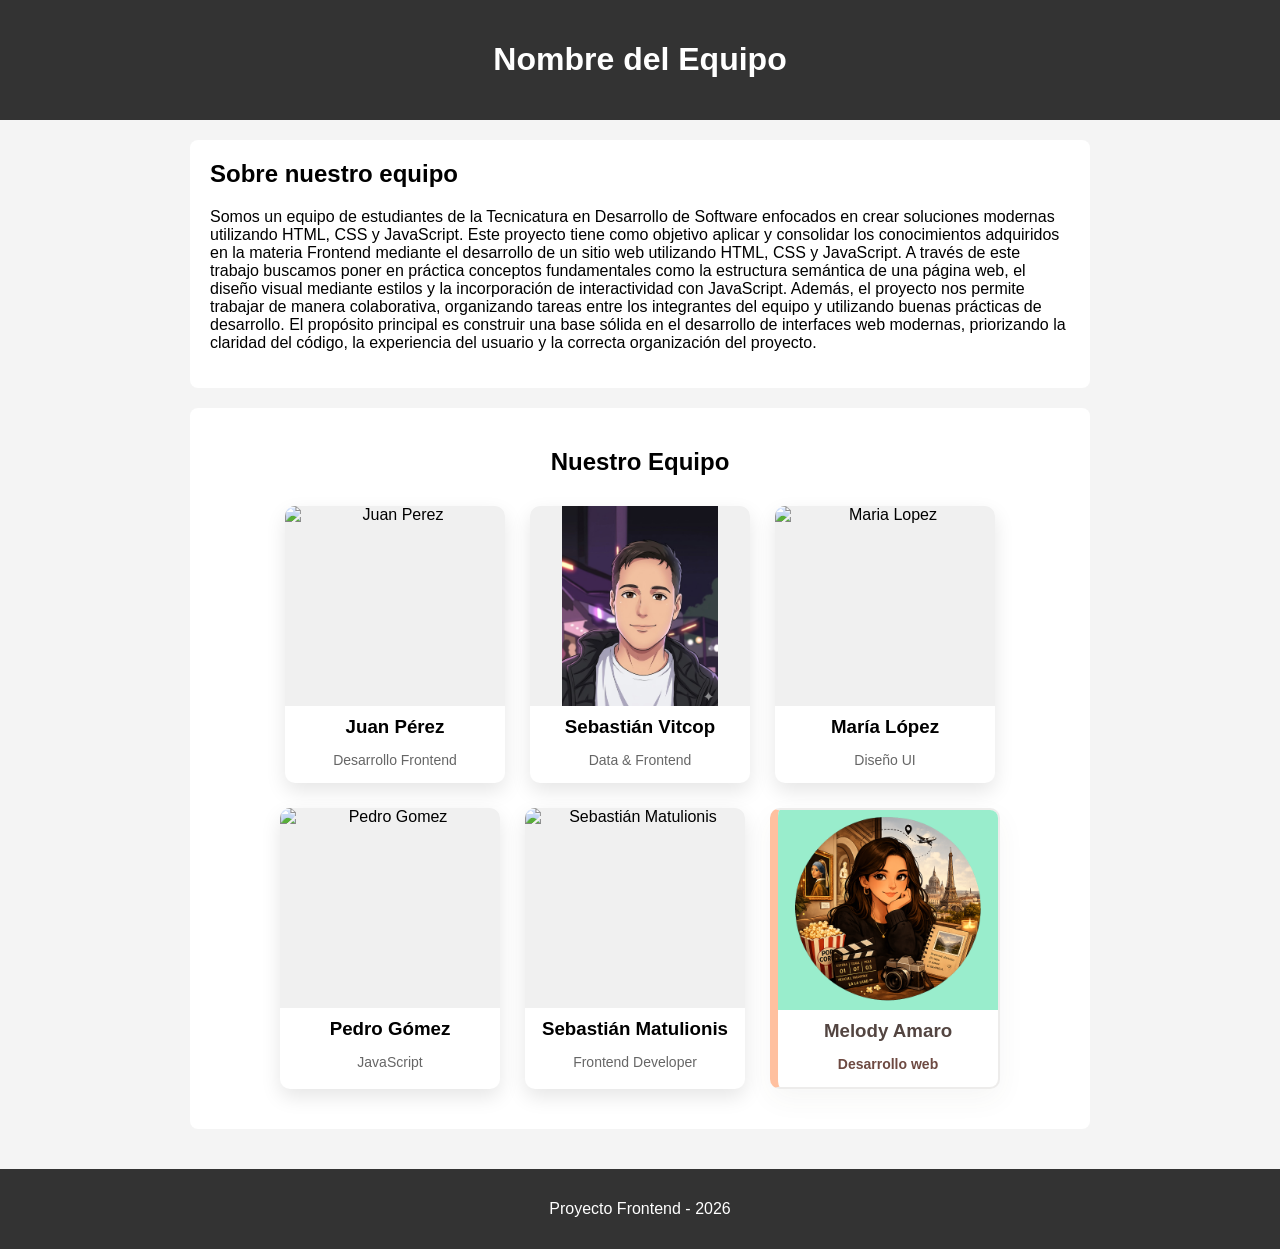
==== index.html @ a4a37124 "Agrego tarjeta de presentación de Sebastián Vitcop" ====
<!DOCTYPE html>
<html lang="es">

<head>
    <meta charset="UTF-8">
    <meta name="viewport" content="width=device-width, initial-scale=1.0">
    <title>Proyecto Frontend - Equipo</title>

    <link rel="stylesheet" href="css/styles.css">
</head>

<body>

    <header>
        <h1>Nombre del Equipo</h1>
    </header>

    <main>

        <section class="presentacion">
            <h2>Sobre nuestro equipo</h2>
            <p>
                Somos un equipo de estudiantes de la Tecnicatura en Desarrollo de Software enfocados en
                crear soluciones modernas utilizando HTML, CSS y JavaScript.
                Este proyecto tiene como objetivo aplicar y consolidar los conocimientos adquiridos en la materia
                Frontend mediante el desarrollo de un sitio web utilizando HTML, CSS y JavaScript. A través de este
                trabajo buscamos poner en práctica conceptos fundamentales como la estructura semántica de una página
                web, el diseño visual mediante estilos y la incorporación de interactividad con JavaScript.

                Además, el proyecto nos permite trabajar de manera colaborativa, organizando tareas entre los
                integrantes del equipo y utilizando buenas prácticas de desarrollo. El propósito principal es construir
                una base sólida en el desarrollo de interfaces web modernas, priorizando la claridad del código, la
                experiencia del usuario y la correcta organización del proyecto.
            </p>
        </section>

        <section class="equipo">

    <h2>Nuestro Equipo</h2>

    <div class="team-container">

        <a href="integrantes/juan.html" class="team-card">
            <img src="img/juan.jpg" alt="Juan Perez">
            <h3>Juan Pérez</h3>
            <p>Desarrollo Frontend</p>
        </a>

        <a href="integrantes/sebastianv.html" class="team-card">
            <img src="img/fotoSebasV.jpg" alt="Sebastián Vitcop">
            <h3>Sebastián Vitcop</h3>
            <p>Data & Frontend</p>
        </a>

        <a href="integrantes/maria.html" class="team-card">
            <img src="img/maria.jpg" alt="Maria Lopez">
            <h3>María López</h3>
            <p>Diseño UI</p>
        </a>

        <a href="integrantes/pedro.html" class="team-card">
            <img src="img/pedro.jpg" alt="Pedro Gomez">
            <h3>Pedro Gómez</h3>
            <p>JavaScript</p>
        </a>

        <a href="integrantes/sebastian.html" class="team-card">
            <img src="img/sebastian.jpg" alt="Sebastián Matulionis">
            <h3>Sebastián Matulionis</h3>
            <p>Frontend Developer</p>
        </a>

        <a href="integrantes/melody.html" class="team-card team-card--melody">
            <img src="img/melody-avatar.png" alt="Melody Amaro">
            <h3>Melody Amaro</h3>
            <p>Desarrollo web</p>
        </a>

    </div>

</section>

    </main>

    <footer>
        <p>Proyecto Frontend - 2026</p>
    </footer>

    <script src="js/script.js"></script>

</body>

</html>
---- css/styles.css ----
body {
    font-family: Arial, sans-serif;
    margin: 0;
    background-color: #f4f4f4;
}

header {
    background-color: #333;
    color: white;
    padding: 20px;
    text-align: center;
}

main {
    max-width: 900px;
    margin: auto;
    padding: 20px;
}

section {
    background: white;
    padding: 20px;
    margin-bottom: 20px;
    border-radius: 8px;
}

h2 {
    margin-top: 0;
}

ul {
    padding-left: 20px;
}

.card-container{
    min-height:100vh;
    display:flex;
    justify-content:center;
    align-items:center;
    background:#f4f4f4;
    padding:40px 20px;
}

.profile-card{
    background:white;
    padding:30px;
    max-width:350px;
    margin:auto;
    text-align:center;
    border-radius:12px;
    box-shadow:0 10px 25px rgba(0,0,0,0.15);
    transition:transform 0.3s;
}

.profile-card:hover{
    transform:translateY(-5px);
}

.profile-img{
    width:120px;
    height:120px;
    border-radius:50%;
    object-fit:cover;
    margin-bottom:15px;
}

.descripcion{
    color:#555;
    font-size:14px;
}

.info ul{
    list-style:none;
    padding:0;
}

.info li{
    background:#eee;
    margin:5px;
    padding:5px;
    border-radius:5px;
}

.boton{
    display:inline-block;
    margin-top:15px;
    padding:10px 15px;
    background:#333;
    color:white;
    text-decoration:none;
    border-radius:6px;
}

.equipo{
    text-align:center;
    padding:40px 20px;
}

.team-container{
    display:flex;
    justify-content:center;
    gap:25px;
    flex-wrap:wrap;
    margin-top:30px;
}

.team-card{
    width:220px;
    background:white;
    border-radius:10px;
    overflow:hidden;
    text-decoration:none;
    color:black;
    box-shadow:0 8px 20px rgba(0,0,0,0.1);
    transition:transform 0.3s, box-shadow 0.3s;
}

.team-card:hover{
    transform:translateY(-8px);
    box-shadow:0 15px 30px rgba(0,0,0,0.2);
}

.team-card img{
    width:100%;
    height:200px;
    /* contain: se ve el avatar entero; cover recortaba arriba/abajo */
    object-fit:contain;
    object-position:center;
    background:#f0f0f0;
    display:block;
}

.team-card h3{
    margin:10px 0 5px;
}

.team-card p{
    font-size:14px;
    color:#666;
    margin-bottom:15px;
}

/* Melody Amaro — Jordy Blue / Aquamarine / Rosy Brown */
.team-card--melody {
    background: #ffffff;
    color: #534541;
    box-shadow: 0 10px 28px rgba(83, 69, 65, 0.05);
    border: 2px solid rgba(83, 69, 65, 0.1);
    border-left: 8px solid #ffc09f;
}
.team-card--melody:hover {
    box-shadow: 0 16px 36px rgba(83, 69, 65, 0.08);
    border-color: rgba(255, 192, 159, 0.65);
}
.team-card--melody h3 {
    color: #534541;
    font-weight: 700;
}
.team-card--melody img {
    background: #99edcc;
}
.team-card--melody p {
    color: #6e4a42;
    font-weight: 600;
}

footer {
    text-align: center;
    padding: 15px;
    background-color: #333;
    color: white;
}
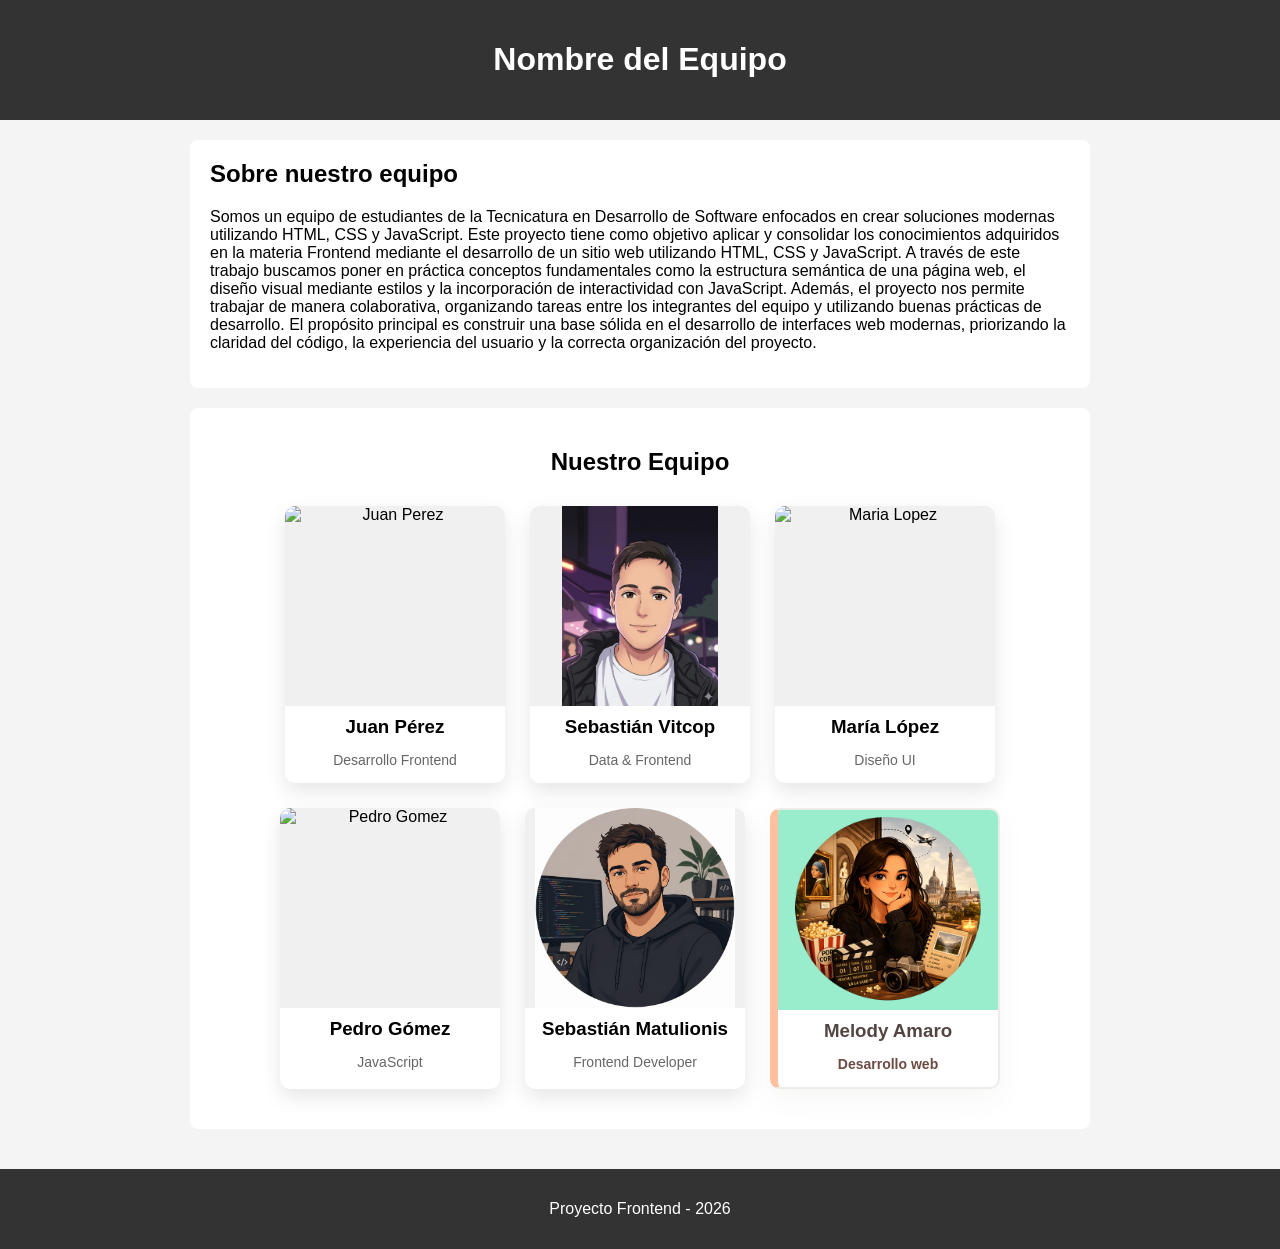
==== commit 2a5b2a22: "modifico tarjeta sebastian" ====
--- a/index.html
+++ b/index.html
@@ -65,7 +65,7 @@
         </a>
 
         <a href="integrantes/sebastian.html" class="team-card">
-            <img src="img/sebastian.jpg" alt="Sebastián Matulionis">
+            <img src="img/avatar_sebastian.png" alt="Sebastián Matulionis">
             <h3>Sebastián Matulionis</h3>
             <p>Frontend Developer</p>
         </a>
@@ -90,4 +90,4 @@
 
 </body>
 
-</html>+</html>
--- a/css/styles.css
+++ b/css/styles.css
@@ -169,4 +169,4 @@
     padding: 15px;
     background-color: #333;
     color: white;
-}+}
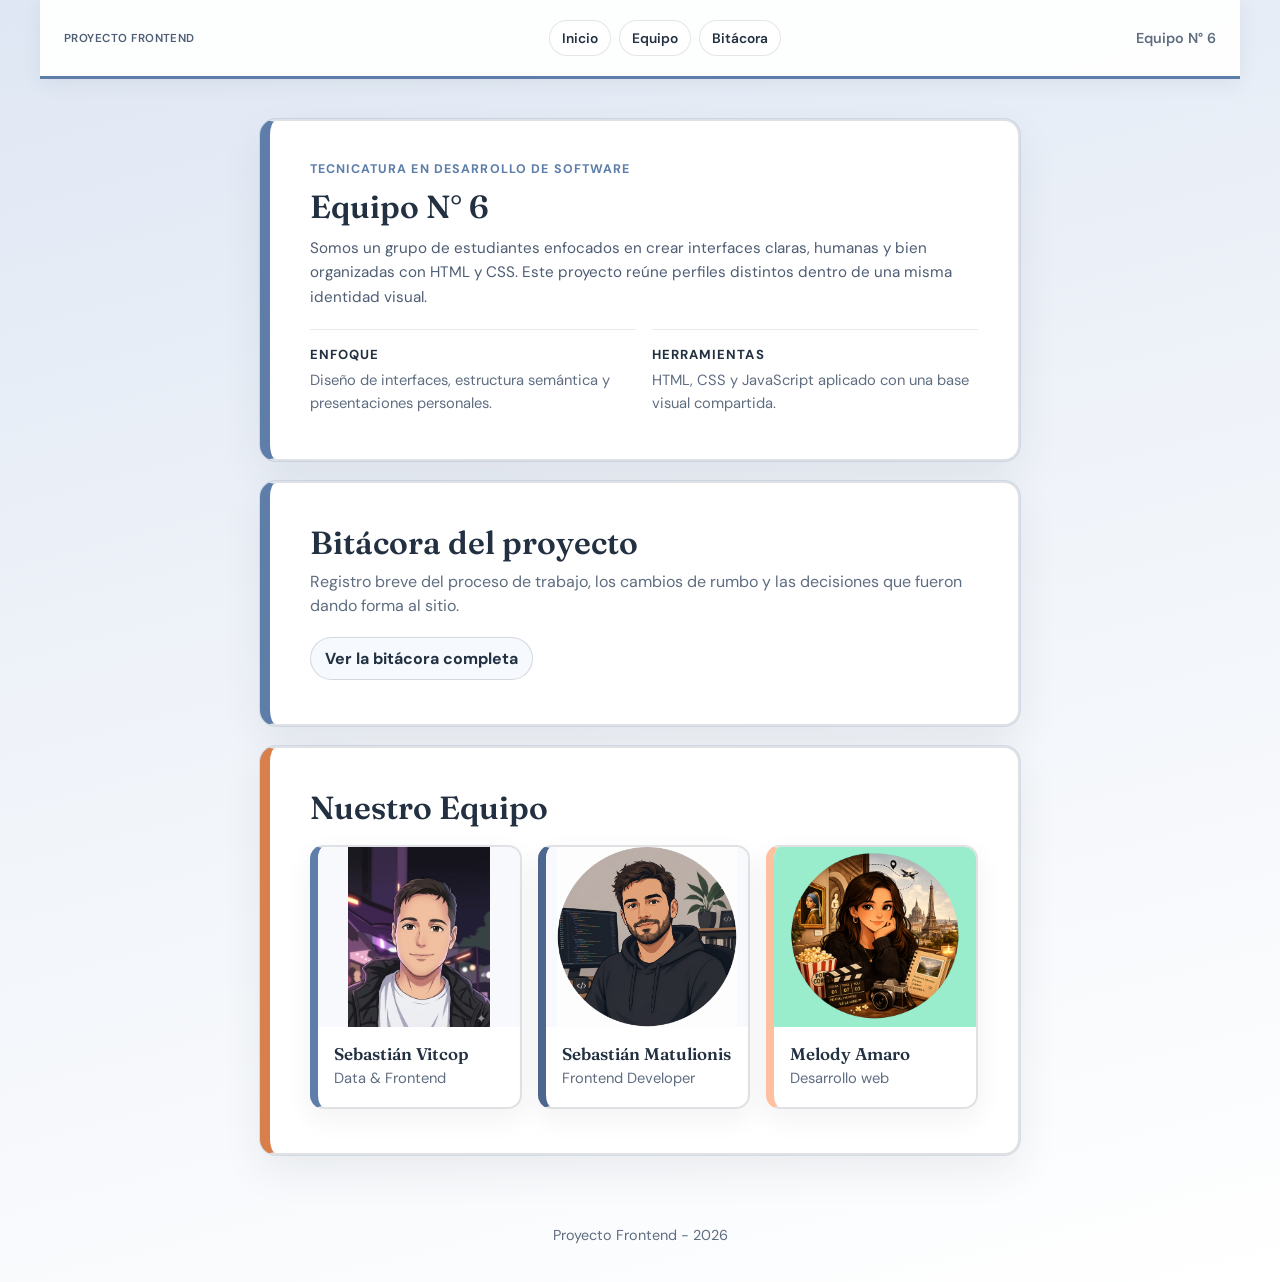
==== commit 6c79ef6d: "cambio estilos portada y agrego bitacora" ====
--- a/index.html
+++ b/index.html
@@ -5,89 +5,95 @@
     <meta charset="UTF-8">
     <meta name="viewport" content="width=device-width, initial-scale=1.0">
     <title>Proyecto Frontend - Equipo</title>
-
     <link rel="stylesheet" href="css/styles.css">
 </head>
 
-<body>
+<body class="home-page">
+    <a class="home-skip" href="#contenido-principal">Ir al contenido</a>
 
-    <header>
-        <h1>Nombre del Equipo</h1>
+    <header class="home-nav" role="banner">
+        <span class="home-nav-label">Proyecto Frontend</span>
+        <nav class="home-nav-links" aria-label="Menú principal">
+            <a href="#contenido-principal">Inicio</a>
+            <a href="#equipo-titulo">Equipo</a>
+            <a href="bitacora.html">Bitácora</a>
+        </nav>
+        <span class="home-nav-meta">Equipo N° 6</span>
     </header>
 
-    <main>
+    <main class="home-wrap" id="contenido-principal">
+        <article class="home-card home-card--intro" aria-labelledby="titulo-principal">
+            <div class="home-head">
+                <div class="home-title-block">
+                    <p class="home-kicker">Tecnicatura en Desarrollo de Software</p>
+                    <h1 id="titulo-principal">Equipo N° 6</h1>
+                    <p class="home-tagline">
+                        Somos un grupo de estudiantes enfocados en crear interfaces claras, humanas y bien organizadas
+                        con HTML y CSS. Este proyecto reúne perfiles distintos dentro de una misma identidad visual.
+                    </p>
+                </div>
+            </div>
 
-        <section class="presentacion">
-            <h2>Sobre nuestro equipo</h2>
-            <p>
-                Somos un equipo de estudiantes de la Tecnicatura en Desarrollo de Software enfocados en
-                crear soluciones modernas utilizando HTML, CSS y JavaScript.
-                Este proyecto tiene como objetivo aplicar y consolidar los conocimientos adquiridos en la materia
-                Frontend mediante el desarrollo de un sitio web utilizando HTML, CSS y JavaScript. A través de este
-                trabajo buscamos poner en práctica conceptos fundamentales como la estructura semántica de una página
-                web, el diseño visual mediante estilos y la incorporación de interactividad con JavaScript.
+            <div class="home-meta-grid" aria-label="Resumen del proyecto">
+                <div class="home-meta-block">
+                    <h2>Enfoque</h2>
+                    <p>Diseño de interfaces, estructura semántica y presentaciones personales.</p>
+                </div>
+                <div class="home-meta-block">
+                    <h2>Herramientas</h2>
+                    <p>HTML, CSS y JavaScript aplicado con una base visual compartida.</p>
+                </div>
+            </div>
+        </article>
 
-                Además, el proyecto nos permite trabajar de manera colaborativa, organizando tareas entre los
-                integrantes del equipo y utilizando buenas prácticas de desarrollo. El propósito principal es construir
-                una base sólida en el desarrollo de interfaces web modernas, priorizando la claridad del código, la
-                experiencia del usuario y la correcta organización del proyecto.
+        <section class="home-card home-card--bitacora" aria-labelledby="bitacora-titulo">
+            <div class="home-section-head">
+                <h2 id="bitacora-titulo">Bitácora del proyecto</h2>
+                <p>Registro breve del proceso de trabajo, los cambios de rumbo y las decisiones que fueron dando forma al sitio.</p>
+            </div>
+
+            <p class="home-bitacora-link">
+                <a href="bitacora.html">Ver la bitácora completa</a>
             </p>
         </section>
 
-        <section class="equipo">
+        <section class="home-card home-card--team" aria-labelledby="equipo-titulo">
+            <div class="home-section-head">
+                <h2 id="equipo-titulo">Nuestro Equipo</h2>
+      
+            </div>
 
-    <h2>Nuestro Equipo</h2>
+            <div class="team-grid">
+                <a href="integrantes/sebastianv.html" class="team-card team-card--sage">
+                    <img src="img/fotoSebasV.jpg" alt="Sebastián Vitcop">
+                    <div class="team-card-body">
+                        <h3>Sebastián Vitcop</h3>
+                        <p>Data &amp; Frontend</p>
+                    </div>
+                </a>
 
-    <div class="team-container">
+                <a href="integrantes/sebastian.html" class="team-card team-card--olive">
+                    <img src="img/avatar_sebastian.png" alt="Sebastián Matulionis">
+                    <div class="team-card-body">
+                        <h3>Sebastián Matulionis</h3>
+                        <p>Frontend Developer</p>
+                    </div>
+                </a>
 
-        <a href="integrantes/juan.html" class="team-card">
-            <img src="img/juan.jpg" alt="Juan Perez">
-            <h3>Juan Pérez</h3>
-            <p>Desarrollo Frontend</p>
-        </a>
-
-        <a href="integrantes/sebastianv.html" class="team-card">
-            <img src="img/fotoSebasV.jpg" alt="Sebastián Vitcop">
-            <h3>Sebastián Vitcop</h3>
-            <p>Data & Frontend</p>
-        </a>
-
-        <a href="integrantes/maria.html" class="team-card">
-            <img src="img/maria.jpg" alt="Maria Lopez">
-            <h3>María López</h3>
-            <p>Diseño UI</p>
-        </a>
-
-        <a href="integrantes/pedro.html" class="team-card">
-            <img src="img/pedro.jpg" alt="Pedro Gomez">
-            <h3>Pedro Gómez</h3>
-            <p>JavaScript</p>
-        </a>
-
-        <a href="integrantes/sebastian.html" class="team-card">
-            <img src="img/avatar_sebastian.png" alt="Sebastián Matulionis">
-            <h3>Sebastián Matulionis</h3>
-            <p>Frontend Developer</p>
-        </a>
-
-        <a href="integrantes/melody.html" class="team-card team-card--melody">
-            <img src="img/melody-avatar.png" alt="Melody Amaro">
-            <h3>Melody Amaro</h3>
-            <p>Desarrollo web</p>
-        </a>
-
-    </div>
-
-</section>
-
+                <a href="integrantes/melody.html" class="team-card team-card--melody">
+                    <img src="img/melody-avatar.png" alt="Melody Amaro">
+                    <div class="team-card-body">
+                        <h3>Melody Amaro</h3>
+                        <p>Desarrollo web</p>
+                    </div>
+                </a>
+            </div>
+        </section>
     </main>
 
-    <footer>
+    <footer class="home-footer">
         <p>Proyecto Frontend - 2026</p>
     </footer>
-
-    <script src="js/script.js"></script>
-
 </body>
 
 </html>
--- a/css/styles.css
+++ b/css/styles.css
@@ -1,172 +1,492 @@
-body {
-    font-family: Arial, sans-serif;
-    margin: 0;
-    background-color: #f4f4f4;
-}
-
-header {
-    background-color: #333;
-    color: white;
-    padding: 20px;
-    text-align: center;
-}
-
-main {
-    max-width: 900px;
-    margin: auto;
-    padding: 20px;
-}
-
-section {
-    background: white;
-    padding: 20px;
+@import url("https://fonts.googleapis.com/css2?family=DM+Sans:ital,opsz,wght@0,9..40,400;0,9..40,600;0,9..40,700;1,9..40,400&family=Fraunces:opsz,wght@9..144,600&display=swap");
+
+:root {
+    --home-ink: #223041;
+    --home-deep: #4e5d73;
+    --home-muted: #5f6d80;
+    --home-surface: #ffffff;
+    --home-surface-tint: #f6f9fd;
+    --home-border: rgba(34, 48, 65, 0.14);
+    --home-sage: #5e7ea9;
+    --home-coral: #d97f4b;
+    --home-sky: #e8eef8;
+    --home-mint: #f7f9fc;
+    --home-shadow: 0 16px 40px rgba(34, 48, 65, 0.08);
+    --home-radius: 16px;
+}
+
+* {
+    box-sizing: border-box;
+}
+
+body.home-page {
+    margin: 0;
+    min-height: 100vh;
+    font-family: "DM Sans", system-ui, sans-serif;
+    color: var(--home-ink);
+    background: linear-gradient(165deg, #dfe7f4 0%, #eff3f9 45%, #ffffff 100%);
+}
+
+.home-skip {
+    position: absolute;
+    left: -9999px;
+    top: auto;
+    width: 1px;
+    height: 1px;
+    overflow: hidden;
+}
+
+.home-skip:focus {
+    left: 12px;
+    top: 12px;
+    width: auto;
+    height: auto;
+    padding: 8px 12px;
+    z-index: 20;
+    background: #ffffff;
+    color: var(--home-ink);
+    border: 2px solid var(--home-coral);
+    border-radius: 8px;
+}
+
+.home-nav {
+    max-width: 1200px;
+    margin: 0 auto;
+    padding: 16px 20px;
+    display: flex;
+    flex-wrap: wrap;
+    align-items: center;
+    justify-content: space-between;
+    gap: 12px;
+    background: rgba(255, 255, 255, 0.94);
+    border-bottom: 3px solid var(--home-sage);
+    box-shadow: 0 4px 20px rgba(34, 48, 65, 0.07);
+}
+
+.bitacora-nav {
+    border-bottom-color: var(--home-coral);
+}
+
+.home-nav-links {
+    display: flex;
+    flex-wrap: wrap;
+    justify-content: center;
+    gap: 8px;
+}
+
+.home-nav-links a {
+    display: inline-flex;
+    align-items: center;
+    padding: 8px 12px;
+    border-radius: 999px;
+    text-decoration: none;
+    color: var(--home-ink);
+    border: 1px solid rgba(34, 48, 65, 0.12);
+    background: #ffffff;
+    font-size: 0.86rem;
+    font-weight: 600;
+    transition: background 0.2s, border-color 0.2s, transform 0.2s;
+}
+
+.home-nav-links a:hover,
+.home-nav-links a:focus-visible {
+    background: var(--home-sky);
+    border-color: var(--home-sage);
+    transform: translateY(-1px);
+    outline: none;
+}
+
+.home-nav-label {
+    color: var(--home-deep);
+    font-size: 0.72rem;
+    font-weight: 600;
+    letter-spacing: 0.04em;
+    text-transform: uppercase;
+}
+
+.home-nav-meta {
+    color: var(--home-muted);
+    font-size: 0.9rem;
+    font-weight: 600;
+}
+
+.bitacora-back-btn {
+    text-decoration: none;
+    font-family: "DM Sans", sans-serif;
+    font-size: 0.85rem;
+    font-weight: 700;
+    color: #ffffff;
+    background: var(--home-coral);
+    padding: 10px 20px;
+    border-radius: 999px;
+    border: 2px solid #c96e38;
+    box-shadow: 0 4px 14px rgba(217, 127, 75, 0.26);
+    transition: transform 0.15s ease, box-shadow 0.15s ease, background 0.15s ease;
+}
+
+.bitacora-back-btn:hover {
+    transform: translateY(-2px);
+    background: #e28b59;
+    box-shadow: 0 6px 20px rgba(217, 127, 75, 0.32);
+}
+
+.bitacora-back-btn:focus-visible {
+    outline: 3px solid var(--home-sage);
+    outline-offset: 3px;
+}
+
+.home-wrap {
+    max-width: 1200px;
+    margin: 0 auto;
+    padding: 32px 20px 48px;
+}
+
+.home-card {
+    max-width: 720px;
+    margin: 0 auto;
+    background: var(--home-surface);
+    border: 2px solid var(--home-border);
+    border-radius: var(--home-radius);
+    border-left: 10px solid var(--home-sage);
+    padding: 28px 24px 32px;
+    box-shadow: var(--home-shadow), 0 0 0 1px rgba(94, 126, 169, 0.18);
+}
+
+.home-card--intro {
     margin-bottom: 20px;
-    border-radius: 8px;
-}
-
-h2 {
-    margin-top: 0;
-}
-
-ul {
-    padding-left: 20px;
-}
-
-.card-container{
-    min-height:100vh;
-    display:flex;
-    justify-content:center;
-    align-items:center;
-    background:#f4f4f4;
-    padding:40px 20px;
-}
-
-.profile-card{
-    background:white;
-    padding:30px;
-    max-width:350px;
-    margin:auto;
-    text-align:center;
-    border-radius:12px;
-    box-shadow:0 10px 25px rgba(0,0,0,0.15);
-    transition:transform 0.3s;
-}
-
-.profile-card:hover{
-    transform:translateY(-5px);
-}
-
-.profile-img{
-    width:120px;
-    height:120px;
-    border-radius:50%;
-    object-fit:cover;
-    margin-bottom:15px;
-}
-
-.descripcion{
-    color:#555;
-    font-size:14px;
-}
-
-.info ul{
-    list-style:none;
-    padding:0;
-}
-
-.info li{
-    background:#eee;
-    margin:5px;
-    padding:5px;
-    border-radius:5px;
-}
-
-.boton{
-    display:inline-block;
-    margin-top:15px;
-    padding:10px 15px;
-    background:#333;
-    color:white;
-    text-decoration:none;
-    border-radius:6px;
-}
-
-.equipo{
-    text-align:center;
-    padding:40px 20px;
-}
-
-.team-container{
-    display:flex;
-    justify-content:center;
-    gap:25px;
-    flex-wrap:wrap;
-    margin-top:30px;
-}
-
-.team-card{
-    width:220px;
-    background:white;
-    border-radius:10px;
-    overflow:hidden;
-    text-decoration:none;
-    color:black;
-    box-shadow:0 8px 20px rgba(0,0,0,0.1);
-    transition:transform 0.3s, box-shadow 0.3s;
-}
-
-.team-card:hover{
-    transform:translateY(-8px);
-    box-shadow:0 15px 30px rgba(0,0,0,0.2);
-}
-
-.team-card img{
-    width:100%;
-    height:200px;
-    /* contain: se ve el avatar entero; cover recortaba arriba/abajo */
-    object-fit:contain;
-    object-position:center;
-    background:#f0f0f0;
-    display:block;
-}
-
-.team-card h3{
-    margin:10px 0 5px;
-}
-
-.team-card p{
-    font-size:14px;
-    color:#666;
-    margin-bottom:15px;
-}
-
-/* Melody Amaro — Jordy Blue / Aquamarine / Rosy Brown */
+}
+
+.home-card--team {
+    border-left-color: var(--home-coral);
+}
+
+.home-card--bitacora {
+    margin-bottom: 20px;
+    border-left-color: var(--home-sage);
+}
+
+.bitacora-timeline {
+    display: grid;
+    grid-template-columns: 1fr;
+    gap: 16px;
+}
+
+.bitacora-entry {
+    padding: 16px 0 0;
+    border-top: 1px solid rgba(34, 48, 65, 0.1);
+}
+
+.bitacora-entry h3 {
+    margin: 0 0 8px;
+    font-size: 1rem;
+    font-weight: 700;
+    color: var(--home-ink);
+}
+
+.bitacora-entry p {
+    margin: 0;
+    color: var(--home-muted);
+    line-height: 1.65;
+    font-size: 0.95rem;
+}
+
+.bitacora-entry--full {
+    grid-column: 1 / -1;
+}
+
+.home-head {
+    display: flex;
+    flex-direction: column;
+    gap: 16px;
+    margin-bottom: 20px;
+}
+
+.home-kicker {
+    margin: 0 0 10px;
+    font-size: 0.78rem;
+    font-weight: 700;
+    text-transform: uppercase;
+    letter-spacing: 0.09em;
+    color: var(--home-sage);
+}
+
+.home-title-block h1 {
+    margin: 0 0 10px;
+    font-family: "Fraunces", Georgia, serif;
+    font-size: 1.8rem;
+    font-weight: 600;
+    color: var(--home-ink);
+}
+
+.home-tagline {
+    margin: 0;
+    color: var(--home-deep);
+    line-height: 1.6;
+    font-size: 0.95rem;
+}
+
+.home-meta-grid {
+    display: grid;
+    grid-template-columns: 1fr;
+    gap: 16px;
+}
+
+.home-meta-block {
+    padding: 14px 0 0;
+    border-top: 1px solid rgba(31, 42, 31, 0.1);
+}
+
+.home-meta-block h2 {
+    margin: 0 0 6px;
+    font-size: 0.82rem;
+    text-transform: uppercase;
+    letter-spacing: 0.08em;
+    color: var(--home-ink);
+    font-weight: 700;
+}
+
+.home-meta-block p {
+    margin: 0;
+    color: var(--home-muted);
+    line-height: 1.55;
+    font-size: 0.92rem;
+}
+
+.home-section-head {
+    margin-bottom: 18px;
+}
+
+.home-section-head h2 {
+    margin: 0 0 8px;
+    font-family: "Fraunces", Georgia, serif;
+    font-size: 1.7rem;
+    font-weight: 600;
+    color: var(--home-ink);
+}
+
+.home-section-head p {
+    margin: 0;
+    color: var(--home-muted);
+    line-height: 1.55;
+}
+
+.home-bitacora-grid {
+    display: grid;
+    grid-template-columns: 1fr;
+    gap: 16px;
+}
+
+.home-bitacora-block {
+    padding: 16px 0 0;
+    border-top: 1px solid rgba(34, 48, 65, 0.1);
+}
+
+.home-bitacora-block h3 {
+    margin: 0 0 8px;
+    font-size: 0.95rem;
+    font-weight: 700;
+    color: var(--home-ink);
+}
+
+.home-bitacora-block p {
+    margin: 0;
+    color: var(--home-muted);
+    line-height: 1.6;
+    font-size: 0.94rem;
+}
+
+.home-bitacora-block--full {
+    grid-column: 1 / -1;
+}
+
+.home-bitacora-link {
+    margin: 18px 0 0;
+}
+
+.home-bitacora-link a {
+    display: inline-flex;
+    align-items: center;
+    gap: 8px;
+    text-decoration: none;
+    color: var(--home-ink);
+    font-weight: 700;
+    padding: 10px 14px;
+    border-radius: 999px;
+    border: 1px solid rgba(34, 48, 65, 0.16);
+    background: var(--home-surface-tint);
+    transition: transform 0.2s, background 0.2s, border-color 0.2s;
+}
+
+.home-bitacora-link a:hover,
+.home-bitacora-link a:focus-visible {
+    transform: translateY(-1px);
+    background: var(--home-sky);
+    border-color: var(--home-sage);
+    outline: none;
+}
+
+.team-grid {
+    display: grid;
+    grid-template-columns: 1fr;
+    gap: 16px;
+}
+
+.team-card {
+    display: block;
+    text-decoration: none;
+    color: var(--home-ink);
+    background: var(--home-surface);
+    border: 2px solid var(--home-border);
+    border-left: 8px solid var(--home-sage);
+    border-radius: 14px;
+    overflow: hidden;
+    box-shadow: 0 10px 28px rgba(31, 42, 31, 0.06);
+    transition: transform 0.2s ease, box-shadow 0.2s ease, border-color 0.2s ease;
+}
+
+.team-card:hover,
+.team-card:focus-visible {
+    transform: translateY(-4px);
+    box-shadow: 0 16px 36px rgba(31, 42, 31, 0.1);
+    border-color: rgba(34, 48, 65, 0.18);
+    outline: none;
+}
+
+.team-card img {
+    width: 100%;
+    height: 190px;
+    object-fit: contain;
+    object-position: center;
+    display: block;
+    background: var(--home-mint);
+}
+
+.team-card-body {
+    padding: 16px 16px 18px;
+}
+
+.team-card h3 {
+    margin: 0 0 4px;
+    font-family: "Fraunces", Georgia, serif;
+    font-size: 1.06rem;
+    font-weight: 600;
+    color: var(--home-ink);
+}
+
+.team-card p {
+    margin: 0;
+    color: var(--home-muted);
+    font-size: 0.92rem;
+    line-height: 1.45;
+}
+
+.team-card--sand {
+    border-left-color: #8aa1c7;
+}
+
+.team-card--sage {
+    border-left-color: #5e7ea9;
+}
+
+.team-card--sky {
+    border-left-color: #9fb7d9;
+}
+
+.team-card--rust {
+    border-left-color: #d97f4b;
+}
+
+.team-card--olive {
+    border-left-color: #4c668d;
+}
+
 .team-card--melody {
-    background: #ffffff;
-    color: #534541;
-    box-shadow: 0 10px 28px rgba(83, 69, 65, 0.05);
-    border: 2px solid rgba(83, 69, 65, 0.1);
-    border-left: 8px solid #ffc09f;
-}
-.team-card--melody:hover {
-    box-shadow: 0 16px 36px rgba(83, 69, 65, 0.08);
-    border-color: rgba(255, 192, 159, 0.65);
-}
-.team-card--melody h3 {
-    color: #534541;
-    font-weight: 700;
-}
+    border-left-color: #ffc09f;
+}
+
 .team-card--melody img {
     background: #99edcc;
 }
-.team-card--melody p {
-    color: #6e4a42;
-    font-weight: 600;
-}
-
-footer {
+
+.home-footer {
+    max-width: 1200px;
+    margin: 0 auto;
+    padding: 0 20px 24px;
     text-align: center;
-    padding: 15px;
-    background-color: #333;
-    color: white;
-}
+    color: var(--home-muted);
+    font-size: 0.9rem;
+}
+
+@media (min-width: 400px) {
+    .home-card {
+        padding: 32px 28px 36px;
+    }
+
+    .home-head {
+        flex-direction: row;
+        align-items: flex-start;
+    }
+
+    .home-title-block {
+        flex: 1;
+        min-width: 0;
+    }
+}
+
+@media (min-width: 700px) {
+    .home-meta-grid {
+        grid-template-columns: 1fr 1fr;
+    }
+
+    .home-meta-block {
+        padding-top: 16px;
+    }
+
+    .team-grid {
+        grid-template-columns: repeat(2, minmax(0, 1fr));
+    }
+
+    .team-card img {
+        height: 180px;
+    }
+
+    .home-bitacora-grid {
+        grid-template-columns: 1fr 1fr;
+    }
+
+    .bitacora-timeline {
+        grid-template-columns: 1fr 1fr;
+    }
+}
+
+@media (min-width: 900px) {
+    .home-wrap {
+        padding: 40px 24px 56px;
+    }
+
+    .home-card {
+        max-width: 760px;
+    }
+
+    .home-title-block h1 {
+        font-size: 2rem;
+    }
+
+    .home-section-head h2 {
+        font-size: 2rem;
+    }
+
+    .team-grid {
+        grid-template-columns: repeat(3, minmax(0, 1fr));
+    }
+}
+
+@media (min-width: 1200px) {
+    .home-card {
+        padding: 40px 40px 44px;
+    }
+
+    .home-nav {
+        padding: 20px 24px;
+    }
+}
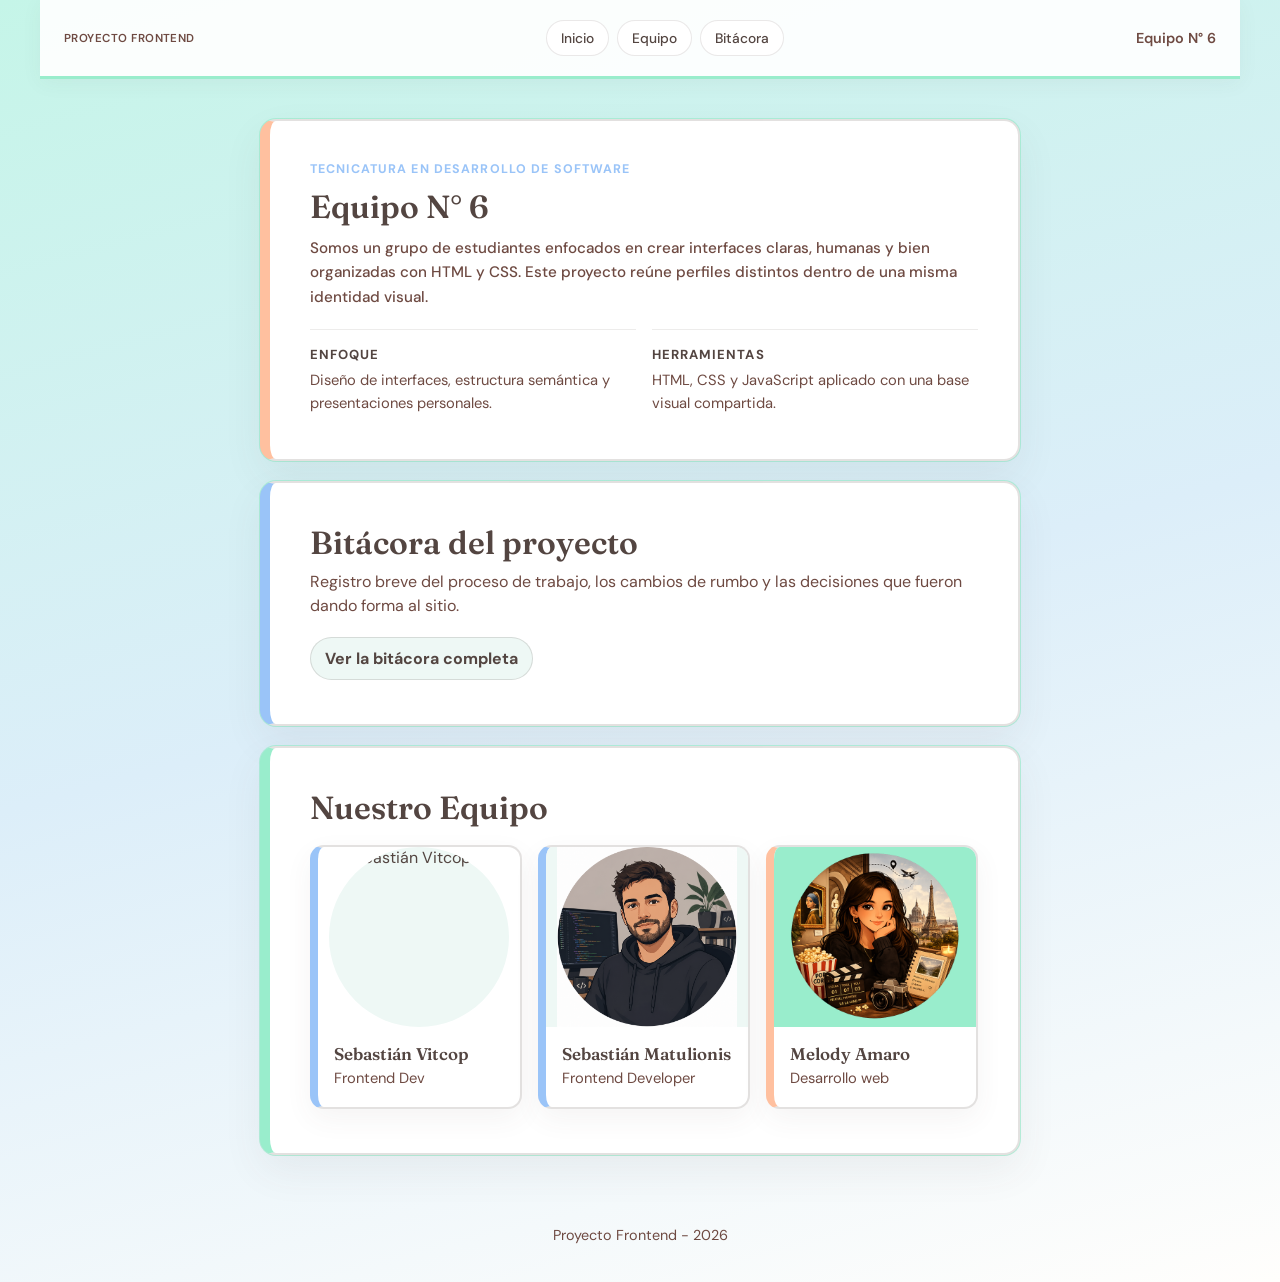
==== commit b68b803a: "Tarjeta Sebastián Vitcop: foto circular, paleta Melody, imagen PNG" ====
--- a/index.html
+++ b/index.html
@@ -65,10 +65,12 @@
 
             <div class="team-grid">
                 <a href="integrantes/sebastianv.html" class="team-card team-card--sage">
-                    <img src="img/fotoSebasV.jpg" alt="Sebastián Vitcop">
+                    <div class="team-card-img-wrap">
+                        <img src="img/fotoSebasV.png" alt="Sebastián Vitcop">
+                    </div>
                     <div class="team-card-body">
                         <h3>Sebastián Vitcop</h3>
-                        <p>Data &amp; Frontend</p>
+                        <p>Frontend Dev</p>
                     </div>
                 </a>
 
--- a/css/styles.css
+++ b/css/styles.css
@@ -1,17 +1,20 @@
 @import url("https://fonts.googleapis.com/css2?family=DM+Sans:ital,opsz,wght@0,9..40,400;0,9..40,600;0,9..40,700;1,9..40,400&family=Fraunces:opsz,wght@9..144,600&display=swap");
 
 :root {
-    --home-ink: #223041;
-    --home-deep: #4e5d73;
-    --home-muted: #5f6d80;
+    --home-blue: #9ac4f8;
+    --home-mint: #99edcc;
+    --home-rose: #ffc09f;
+    --home-jet: #534541;
+    --home-ink: var(--home-jet);
+    --home-deep: #6e4a42;
+    --home-muted: var(--home-deep);
     --home-surface: #ffffff;
-    --home-surface-tint: #f6f9fd;
-    --home-border: rgba(34, 48, 65, 0.14);
-    --home-sage: #5e7ea9;
-    --home-coral: #d97f4b;
-    --home-sky: #e8eef8;
-    --home-mint: #f7f9fc;
-    --home-shadow: 0 16px 40px rgba(34, 48, 65, 0.08);
+    --home-surface-tint: #eef8f5;
+    --home-border: rgba(83, 69, 65, 0.16);
+    --home-sage: var(--home-blue);
+    --home-coral: var(--home-rose);
+    --home-sky: var(--home-mint);
+    --home-shadow: 0 16px 40px rgba(83, 69, 65, 0.07);
     --home-radius: 16px;
 }
 
@@ -24,7 +27,7 @@
     min-height: 100vh;
     font-family: "DM Sans", system-ui, sans-serif;
     color: var(--home-ink);
-    background: linear-gradient(165deg, #dfe7f4 0%, #eff3f9 45%, #ffffff 100%);
+    background: linear-gradient(165deg, #c5f5e8 0%, #dceef9 50%, #fffefc 100%);
 }
 
 .home-skip {
@@ -58,13 +61,13 @@
     align-items: center;
     justify-content: space-between;
     gap: 12px;
-    background: rgba(255, 255, 255, 0.94);
-    border-bottom: 3px solid var(--home-sage);
-    box-shadow: 0 4px 20px rgba(34, 48, 65, 0.07);
+    background: rgba(255, 255, 255, 0.92);
+    border-bottom: 3px solid var(--home-mint);
+    box-shadow: 0 4px 20px rgba(83, 69, 65, 0.05);
 }
 
 .bitacora-nav {
-    border-bottom-color: var(--home-coral);
+    border-bottom-color: var(--home-rose);
 }
 
 .home-nav-links {
@@ -77,22 +80,22 @@
 .home-nav-links a {
     display: inline-flex;
     align-items: center;
-    padding: 8px 12px;
+    padding: 8px 14px;
     border-radius: 999px;
     text-decoration: none;
     color: var(--home-ink);
-    border: 1px solid rgba(34, 48, 65, 0.12);
+    border: 1px solid rgba(83, 69, 65, 0.12);
     background: #ffffff;
     font-size: 0.86rem;
-    font-weight: 600;
-    transition: background 0.2s, border-color 0.2s, transform 0.2s;
+    font-weight: 500;
+    transition: color 0.2s, border-color 0.2s, background 0.2s;
 }
 
 .home-nav-links a:hover,
 .home-nav-links a:focus-visible {
-    background: var(--home-sky);
-    border-color: var(--home-sage);
-    transform: translateY(-1px);
+    background: var(--home-blue);
+    border-color: var(--home-rose);
+    color: var(--home-ink);
     outline: none;
 }
 
@@ -115,23 +118,23 @@
     font-family: "DM Sans", sans-serif;
     font-size: 0.85rem;
     font-weight: 700;
-    color: #ffffff;
-    background: var(--home-coral);
+    color: var(--home-ink);
+    background: var(--home-rose);
     padding: 10px 20px;
     border-radius: 999px;
-    border: 2px solid #c96e38;
-    box-shadow: 0 4px 14px rgba(217, 127, 75, 0.26);
+    border: 2px solid #e8a080;
+    box-shadow: 0 4px 14px rgba(200, 120, 90, 0.22);
     transition: transform 0.15s ease, box-shadow 0.15s ease, background 0.15s ease;
 }
 
 .bitacora-back-btn:hover {
     transform: translateY(-2px);
-    background: #e28b59;
-    box-shadow: 0 6px 20px rgba(217, 127, 75, 0.32);
+    background: #ffad88;
+    box-shadow: 0 6px 20px rgba(200, 100, 70, 0.18);
 }
 
 .bitacora-back-btn:focus-visible {
-    outline: 3px solid var(--home-sage);
+    outline: 3px solid var(--home-blue);
     outline-offset: 3px;
 }
 
@@ -147,9 +150,9 @@
     background: var(--home-surface);
     border: 2px solid var(--home-border);
     border-radius: var(--home-radius);
-    border-left: 10px solid var(--home-sage);
+    border-left: 10px solid var(--home-rose);
     padding: 28px 24px 32px;
-    box-shadow: var(--home-shadow), 0 0 0 1px rgba(94, 126, 169, 0.18);
+    box-shadow: var(--home-shadow), 0 0 0 1px rgba(153, 237, 204, 0.65);
 }
 
 .home-card--intro {
@@ -157,12 +160,12 @@
 }
 
 .home-card--team {
-    border-left-color: var(--home-coral);
+    border-left-color: var(--home-mint);
 }
 
 .home-card--bitacora {
     margin-bottom: 20px;
-    border-left-color: var(--home-sage);
+    border-left-color: var(--home-blue);
 }
 
 .bitacora-timeline {
@@ -207,13 +210,13 @@
     font-weight: 700;
     text-transform: uppercase;
     letter-spacing: 0.09em;
-    color: var(--home-sage);
+    color: var(--home-blue);
 }
 
 .home-title-block h1 {
     margin: 0 0 10px;
     font-family: "Fraunces", Georgia, serif;
-    font-size: 1.8rem;
+    font-size: 1.75rem;
     font-weight: 600;
     color: var(--home-ink);
 }
@@ -223,6 +226,7 @@
     color: var(--home-deep);
     line-height: 1.6;
     font-size: 0.95rem;
+    font-weight: 500;
 }
 
 .home-meta-grid {
@@ -233,7 +237,7 @@
 
 .home-meta-block {
     padding: 14px 0 0;
-    border-top: 1px solid rgba(31, 42, 31, 0.1);
+    border-top: 1px solid rgba(83, 69, 65, 0.1);
 }
 
 .home-meta-block h2 {
@@ -278,7 +282,7 @@
 
 .home-bitacora-block {
     padding: 16px 0 0;
-    border-top: 1px solid rgba(34, 48, 65, 0.1);
+    border-top: 1px solid rgba(83, 69, 65, 0.1);
 }
 
 .home-bitacora-block h3 {
@@ -312,7 +316,7 @@
     font-weight: 700;
     padding: 10px 14px;
     border-radius: 999px;
-    border: 1px solid rgba(34, 48, 65, 0.16);
+    border: 1px solid rgba(83, 69, 65, 0.16);
     background: var(--home-surface-tint);
     transition: transform 0.2s, background 0.2s, border-color 0.2s;
 }
@@ -320,8 +324,8 @@
 .home-bitacora-link a:hover,
 .home-bitacora-link a:focus-visible {
     transform: translateY(-1px);
-    background: var(--home-sky);
-    border-color: var(--home-sage);
+    background: var(--home-mint);
+    border-color: var(--home-rose);
     outline: none;
 }
 
@@ -337,18 +341,18 @@
     color: var(--home-ink);
     background: var(--home-surface);
     border: 2px solid var(--home-border);
-    border-left: 8px solid var(--home-sage);
+    border-left: 8px solid var(--home-blue);
     border-radius: 14px;
     overflow: hidden;
-    box-shadow: 0 10px 28px rgba(31, 42, 31, 0.06);
+    box-shadow: 0 10px 28px rgba(83, 69, 65, 0.06);
     transition: transform 0.2s ease, box-shadow 0.2s ease, border-color 0.2s ease;
 }
 
 .team-card:hover,
 .team-card:focus-visible {
     transform: translateY(-4px);
-    box-shadow: 0 16px 36px rgba(31, 42, 31, 0.1);
-    border-color: rgba(34, 48, 65, 0.18);
+    box-shadow: 0 16px 36px rgba(83, 69, 65, 0.1);
+    border-color: rgba(83, 69, 65, 0.18);
     outline: none;
 }
 
@@ -358,7 +362,7 @@
     object-fit: contain;
     object-position: center;
     display: block;
-    background: var(--home-mint);
+    background: #eef8f5;
 }
 
 .team-card-body {
@@ -380,28 +384,24 @@
     line-height: 1.45;
 }
 
-.team-card--sand {
-    border-left-color: #8aa1c7;
-}
-
 .team-card--sage {
-    border-left-color: #5e7ea9;
+    border-left-color: var(--home-blue);
 }
 
 .team-card--sky {
-    border-left-color: #9fb7d9;
+    border-left-color: var(--home-mint);
 }
 
 .team-card--rust {
-    border-left-color: #d97f4b;
+    border-left-color: var(--home-rose);
 }
 
 .team-card--olive {
-    border-left-color: #4c668d;
+    border-left-color: var(--home-blue);
 }
 
 .team-card--melody {
-    border-left-color: #ffc09f;
+    border-left-color: var(--home-rose);
 }
 
 .team-card--melody img {
@@ -490,3 +490,33 @@
         padding: 20px 24px;
     }
 }
+
+.team-card-img-wrap {
+    width: 180px;
+    height: 180px;
+    border-radius: 50%;
+    overflow: hidden;
+    margin: 0 auto 0;
+    background: transparent;
+    flex-shrink: 0;
+}
+
+.team-card-img-wrap img {
+    width: 100%;
+    height: 100%;
+    object-fit: cover;
+    object-position: center top;
+    display: block;
+}
+
+.team-card {
+    display: flex;
+    flex-direction: column;
+}
+
+.team-card-body {
+    flex: 1;
+    display: flex;
+    flex-direction: column;
+    justify-content: flex-start;
+}
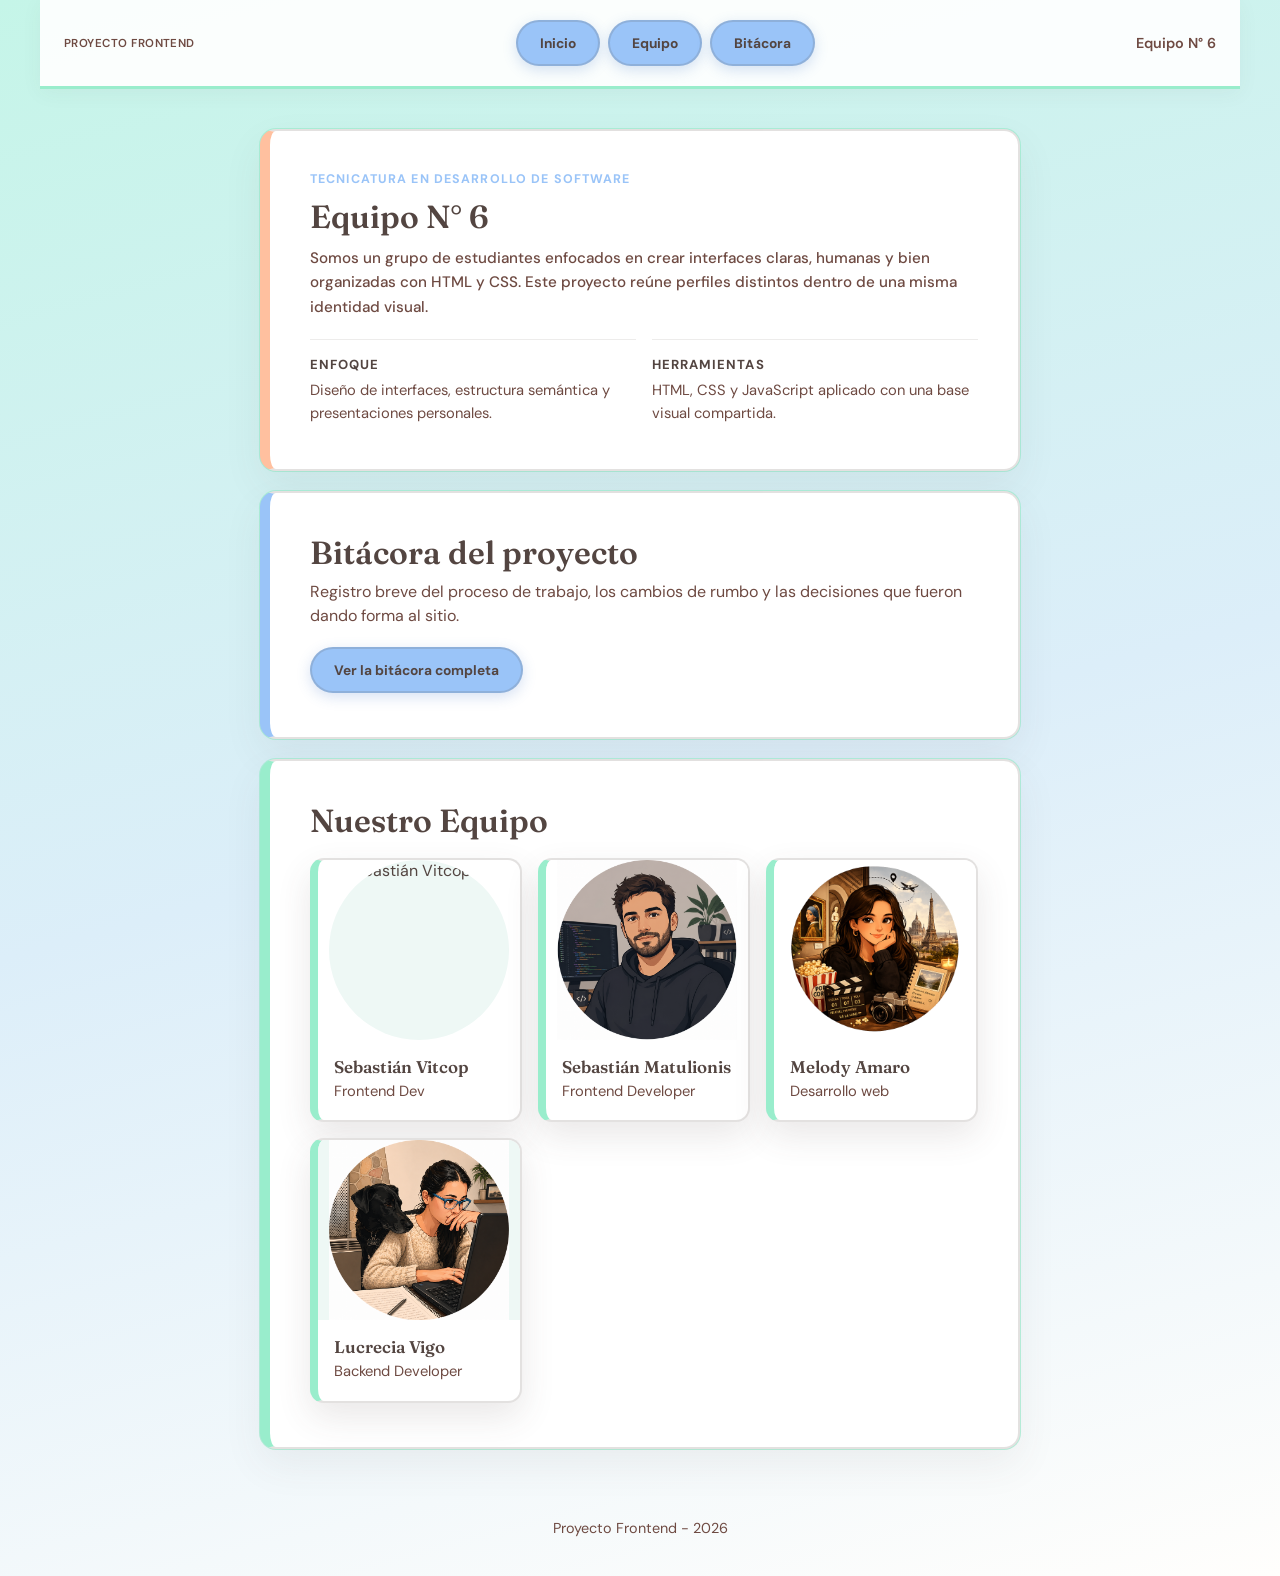
==== commit 77a28d42: "Agrego tarjeta Lucrecia Vigo" ====
--- a/index.html
+++ b/index.html
@@ -89,6 +89,14 @@
                         <p>Desarrollo web</p>
                     </div>
                 </a>
+
+                <a href="integrantes/lucrecia.html" class="team-card team-card--lucrecia">
+                    <img src="img/avatar_lucrecia.png" alt="Lucrecia Vigo">
+                    <div class="team-card-body">
+                        <h3>Lucrecia Vigo</h3>
+                        <p>Backend Developer</p>
+                    </div>
+                </a>
             </div>
         </section>
     </main>
--- a/css/styles.css
+++ b/css/styles.css
@@ -77,26 +77,39 @@
     gap: 8px;
 }
 
-.home-nav-links a {
+.home-nav-links a,
+.home-bitacora-link a {
     display: inline-flex;
     align-items: center;
-    padding: 8px 14px;
+    padding: 12px 22px;
     border-radius: 999px;
     text-decoration: none;
     color: var(--home-ink);
-    border: 1px solid rgba(83, 69, 65, 0.12);
-    background: #ffffff;
+    font-family: "DM Sans", sans-serif;
+    font-size: 0.85rem;
+    font-weight: 700;
+    background: var(--home-blue);
+    border: 2px solid rgba(83, 69, 65, 0.16);
+    box-shadow: 0 4px 14px rgba(70, 120, 200, 0.22);
     font-size: 0.86rem;
-    font-weight: 500;
-    transition: color 0.2s, border-color 0.2s, background 0.2s;
+    cursor: pointer;
+    transition: transform 0.15s ease, box-shadow 0.15s ease, background 0.15s ease, border-color 0.15s ease;
 }
 
 .home-nav-links a:hover,
+.home-nav-links a:focus-visible,
+.home-bitacora-link a:hover,
+.home-bitacora-link a:focus-visible {
+    transform: translateY(-2px);
+    background: #b7d8ff;
+    border-color: var(--home-mint);
+    box-shadow: 0 6px 20px rgba(70, 120, 200, 0.22);
+    outline: none;
+}
+
 .home-nav-links a:focus-visible {
-    background: var(--home-blue);
-    border-color: var(--home-rose);
-    color: var(--home-ink);
-    outline: none;
+    outline: 3px solid var(--home-blue);
+    outline-offset: 3px;
 }
 
 .home-nav-label {
@@ -307,26 +320,9 @@
     margin: 18px 0 0;
 }
 
-.home-bitacora-link a {
-    display: inline-flex;
-    align-items: center;
-    gap: 8px;
-    text-decoration: none;
-    color: var(--home-ink);
-    font-weight: 700;
-    padding: 10px 14px;
-    border-radius: 999px;
-    border: 1px solid rgba(83, 69, 65, 0.16);
-    background: var(--home-surface-tint);
-    transition: transform 0.2s, background 0.2s, border-color 0.2s;
-}
-
-.home-bitacora-link a:hover,
 .home-bitacora-link a:focus-visible {
-    transform: translateY(-1px);
-    background: var(--home-mint);
-    border-color: var(--home-rose);
-    outline: none;
+    outline: 3px solid var(--home-blue);
+    outline-offset: 3px;
 }
 
 .team-grid {
@@ -341,19 +337,21 @@
     color: var(--home-ink);
     background: var(--home-surface);
     border: 2px solid var(--home-border);
-    border-left: 8px solid var(--home-blue);
+    border-left: 8px solid var(--home-mint);
     border-radius: 14px;
     overflow: hidden;
-    box-shadow: 0 10px 28px rgba(83, 69, 65, 0.06);
+    box-shadow: 0 14px 34px rgba(83, 69, 65, 0.12);
+    cursor: pointer;
     transition: transform 0.2s ease, box-shadow 0.2s ease, border-color 0.2s ease;
 }
 
 .team-card:hover,
 .team-card:focus-visible {
     transform: translateY(-4px);
-    box-shadow: 0 16px 36px rgba(83, 69, 65, 0.1);
-    border-color: rgba(83, 69, 65, 0.18);
-    outline: none;
+    box-shadow: 0 20px 48px rgba(83, 69, 65, 0.18);
+    border-color: var(--home-blue);
+    outline: 3px solid var(--home-mint);
+    outline-offset: 3px;
 }
 
 .team-card img {
@@ -385,7 +383,7 @@
 }
 
 .team-card--sage {
-    border-left-color: var(--home-blue);
+    border-left-color: var(--home-mint);
 }
 
 .team-card--sky {
@@ -397,15 +395,19 @@
 }
 
 .team-card--olive {
-    border-left-color: var(--home-blue);
+    border-left-color: var(--home-mint);
+}
+
+.team-card--olive img {
+    background: #ffffff;
 }
 
 .team-card--melody {
-    border-left-color: var(--home-rose);
+    border-left-color: var(--home-mint);
 }
 
 .team-card--melody img {
-    background: #99edcc;
+    background: #ffffff;
 }
 
 .home-footer {
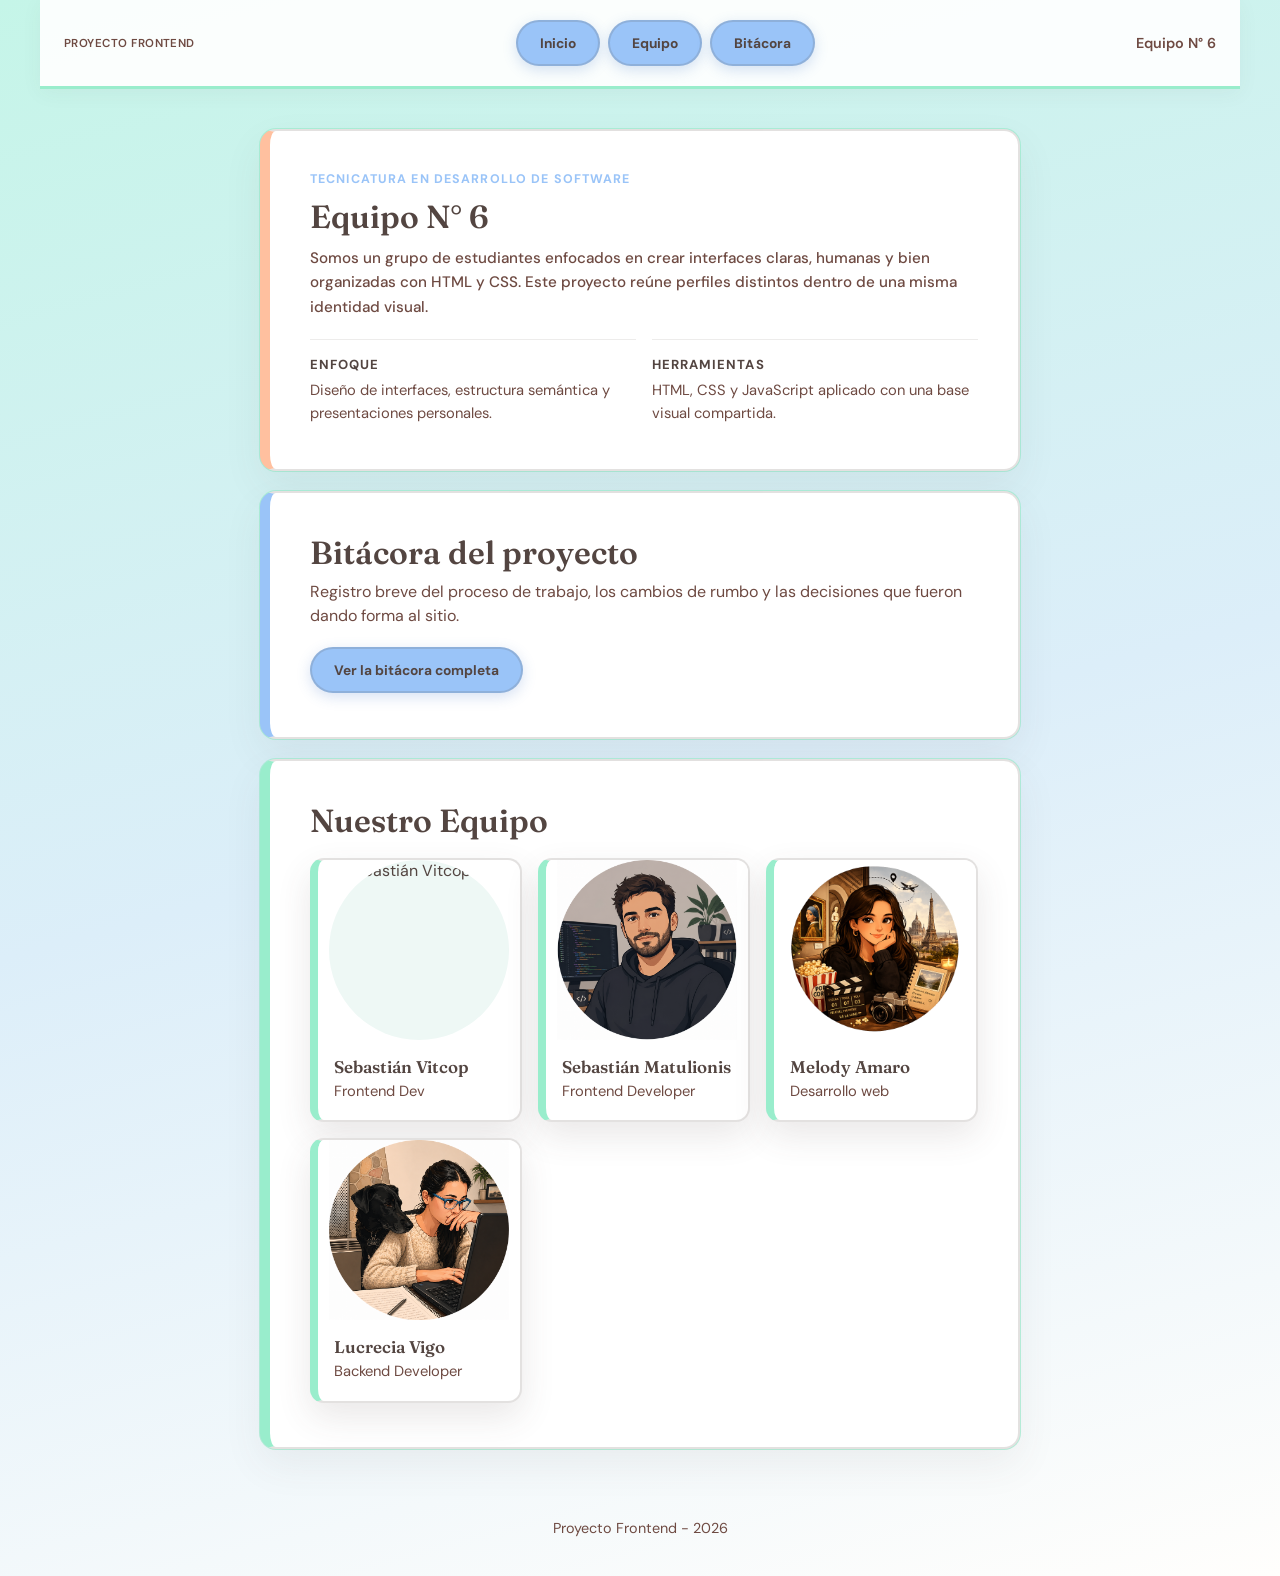
==== commit abca5e13: "modifico fondo foto perfil" ====
--- a/index.html
+++ b/index.html
@@ -90,7 +90,7 @@
                     </div>
                 </a>
 
-                <a href="integrantes/lucrecia.html" class="team-card team-card--lucrecia">
+                <a href="integrantes/lucrecia.html" class="team-card team-card--olive">
                     <img src="img/avatar_lucrecia.png" alt="Lucrecia Vigo">
                     <div class="team-card-body">
                         <h3>Lucrecia Vigo</h3>
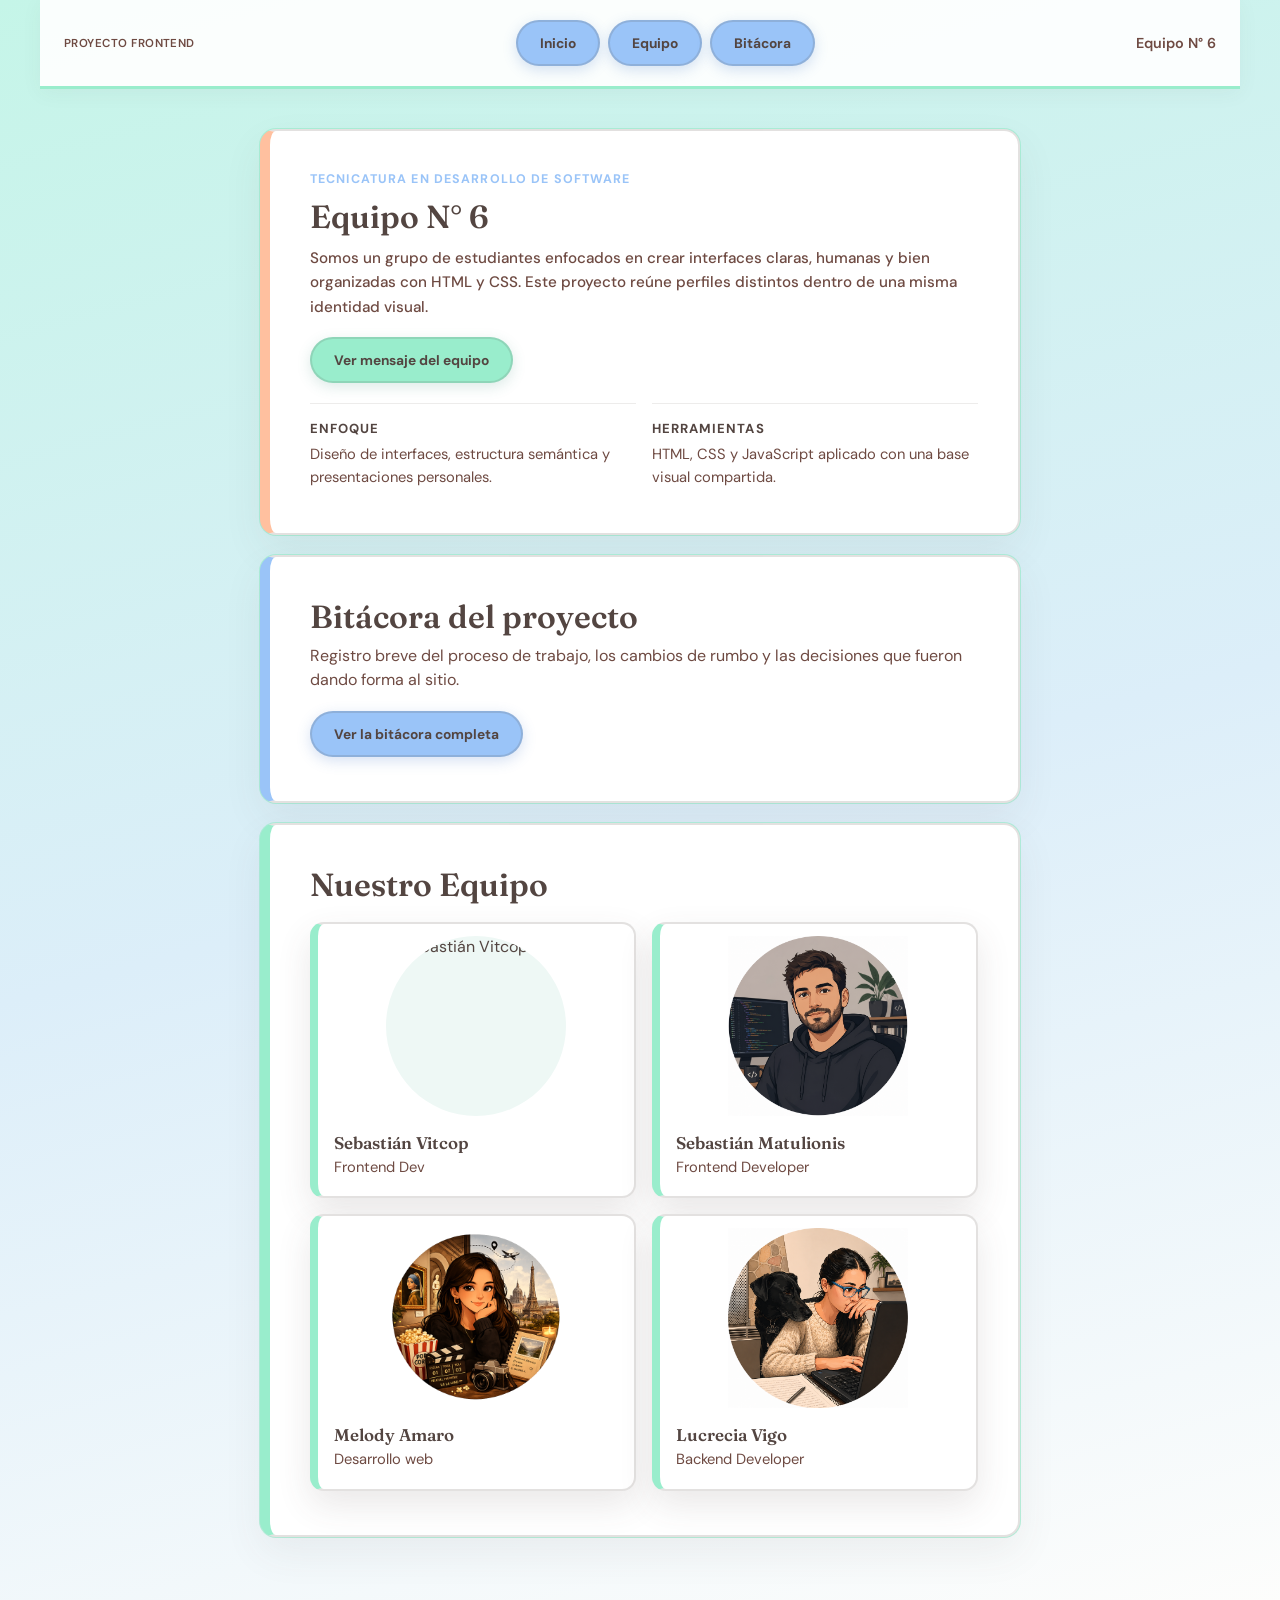
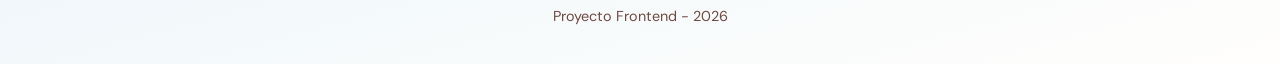
==== commit 839dc629: "agregue mensaje del equipo en home y arreglo cantidad de cards por fila" ====
--- a/index.html
+++ b/index.html
@@ -31,6 +31,29 @@
                         Somos un grupo de estudiantes enfocados en crear interfaces claras, humanas y bien organizadas
                         con HTML y CSS. Este proyecto reúne perfiles distintos dentro de una misma identidad visual.
                     </p>
+
+                    <div class="home-interactive">
+                        <button
+                            type="button"
+                            class="home-action-btn"
+                            id="home-btn-saludo"
+                            aria-expanded="false"
+                            aria-controls="home-saludo-panel">
+                            Ver mensaje del equipo
+                        </button>
+                        <div
+                            id="home-saludo-panel"
+                            class="home-saludo-panel"
+                            hidden
+                            role="region"
+                            aria-label="Mensaje del equipo">
+                            <p class="home-saludo-text">
+                                Gracias por visitar nuestro trabajo. Este sitio es el resultado de consensos de diseño,
+                                pruebas en equipo y ganas de dejar una base sólida para seguir ampliando el proyecto
+                                en la materia.
+                            </p>
+                        </div>
+                    </div>
                 </div>
             </div>
 
@@ -104,6 +127,8 @@
     <footer class="home-footer">
         <p>Proyecto Frontend - 2026</p>
     </footer>
+
+    <script src="js/script.js" defer></script>
 </body>
 
 </html>
--- a/css/styles.css
+++ b/css/styles.css
@@ -242,6 +242,71 @@
     font-weight: 500;
 }
 
+.home-interactive {
+    margin-top: 18px;
+}
+
+.home-action-btn {
+    display: inline-flex;
+    align-items: center;
+    justify-content: center;
+    padding: 12px 22px;
+    border-radius: 999px;
+    font-family: "DM Sans", sans-serif;
+    font-size: 0.86rem;
+    font-weight: 700;
+    color: var(--home-ink);
+    background: var(--home-mint);
+    border: 2px solid rgba(83, 69, 65, 0.14);
+    box-shadow: 0 4px 14px rgba(60, 140, 120, 0.18);
+    cursor: pointer;
+    transition: transform 0.15s ease, box-shadow 0.15s ease, background 0.15s ease;
+}
+
+.home-action-btn:hover {
+    transform: translateY(-2px);
+    background: #b5f5e0;
+    box-shadow: 0 6px 18px rgba(60, 140, 120, 0.22);
+}
+
+.home-action-btn:focus-visible {
+    outline: 3px solid var(--home-blue);
+    outline-offset: 3px;
+}
+
+.home-saludo-panel {
+    margin-top: 14px;
+    padding: 16px 18px;
+    border-radius: 12px;
+    background: var(--home-surface-tint);
+    border: 1px solid rgba(83, 69, 65, 0.12);
+    box-shadow: inset 0 1px 0 rgba(255, 255, 255, 0.8);
+    animation: home-saludo-in 0.35s ease;
+}
+
+@keyframes home-saludo-in {
+    from {
+        opacity: 0;
+        transform: translateY(-6px);
+    }
+
+    to {
+        opacity: 1;
+        transform: translateY(0);
+    }
+}
+
+.home-saludo-text {
+    margin: 0;
+    color: var(--home-muted);
+    font-size: 0.94rem;
+    line-height: 1.6;
+}
+
+body.home-page.home-saludo-open {
+    background: linear-gradient(165deg, #d2f8ec 0%, #e8f3fc 50%, #fffefc 100%);
+}
+
 .home-meta-grid {
     display: grid;
     grid-template-columns: 1fr;
@@ -363,6 +428,10 @@
     background: #eef8f5;
 }
 
+.team-card > img {
+    margin-top: 12px;
+}
+
 .team-card-body {
     padding: 16px 16px 18px;
 }
@@ -477,10 +546,6 @@
     .home-section-head h2 {
         font-size: 2rem;
     }
-
-    .team-grid {
-        grid-template-columns: repeat(3, minmax(0, 1fr));
-    }
 }
 
 @media (min-width: 1200px) {
@@ -498,7 +563,7 @@
     height: 180px;
     border-radius: 50%;
     overflow: hidden;
-    margin: 0 auto 0;
+    margin: 12px auto 0;
     background: transparent;
     flex-shrink: 0;
 }
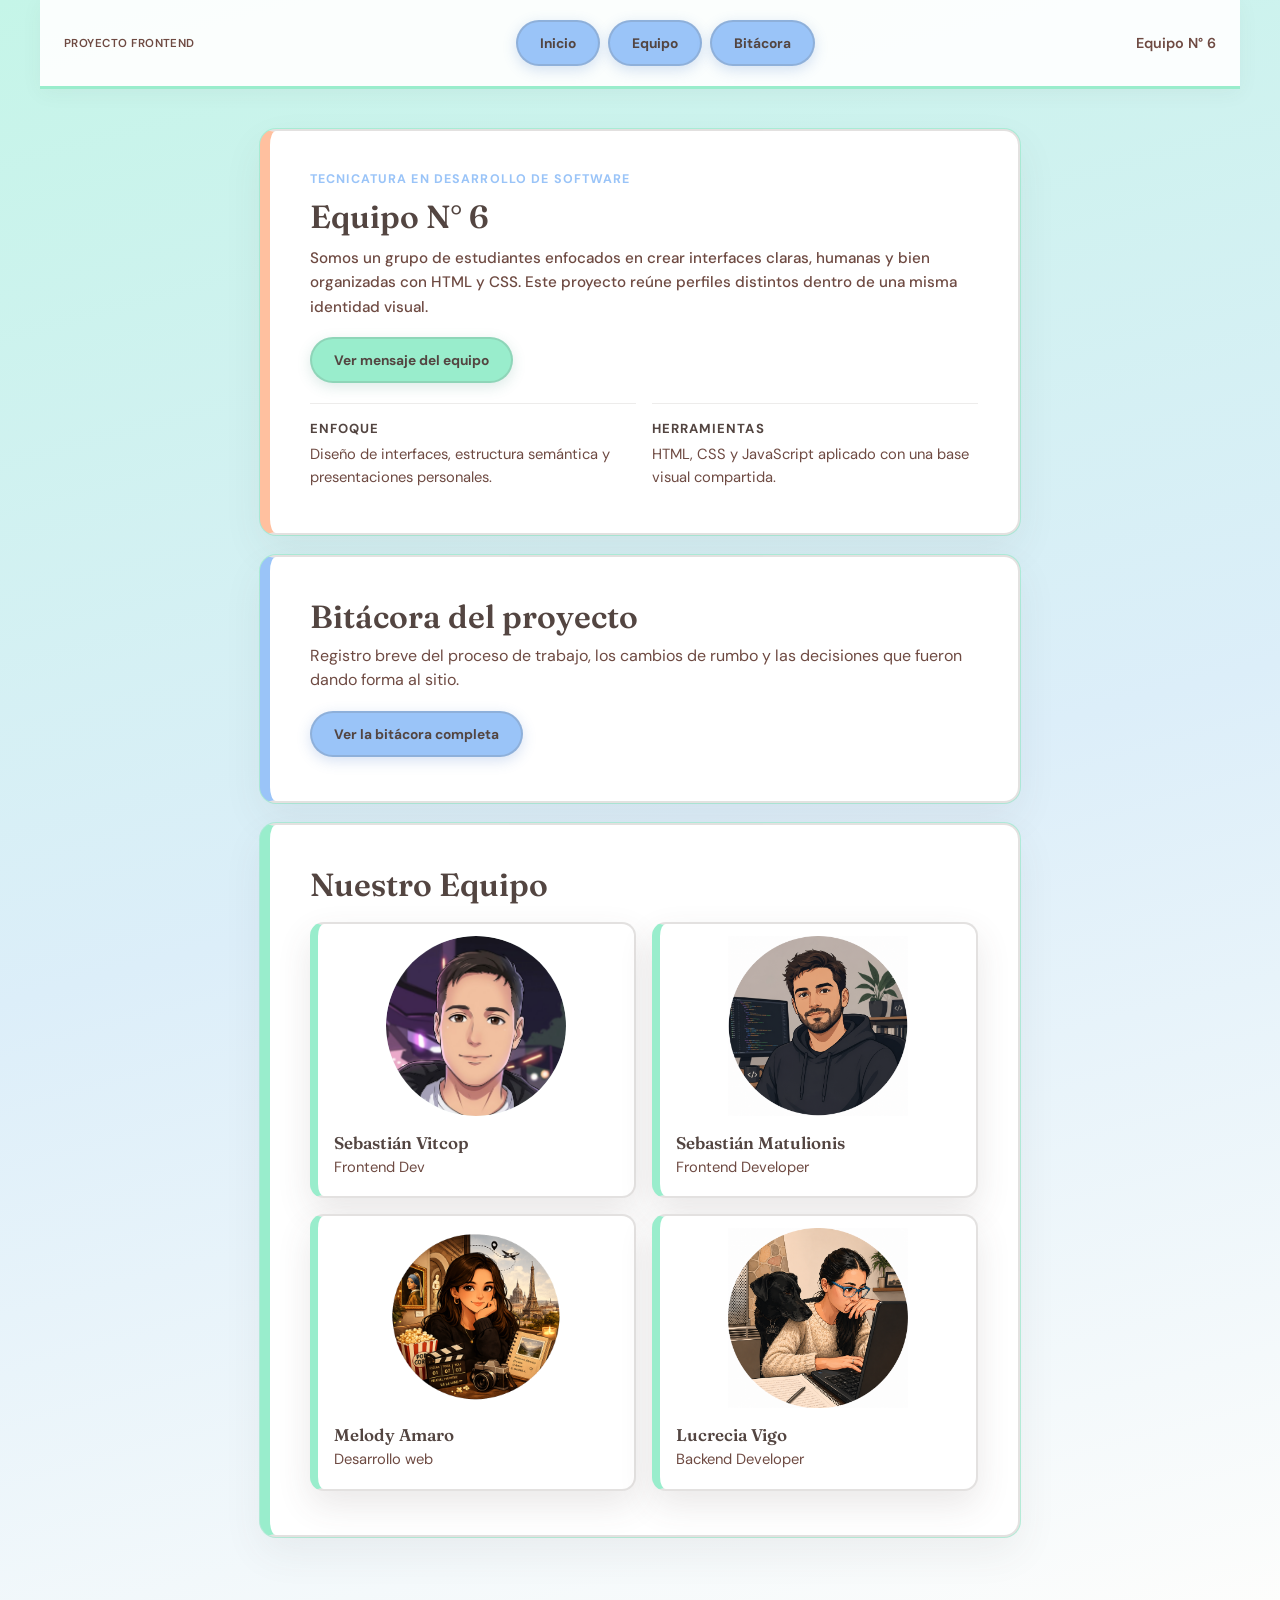
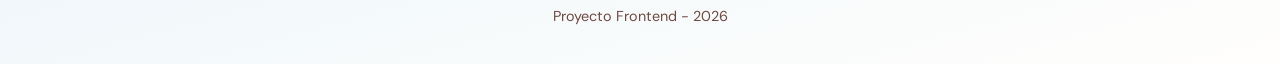
==== commit 83c69d7e: "arreglo foto sebasvitcop" ====
--- a/index.html
+++ b/index.html
@@ -89,7 +89,7 @@
             <div class="team-grid">
                 <a href="integrantes/sebastianv.html" class="team-card team-card--sage">
                     <div class="team-card-img-wrap">
-                        <img src="img/fotoSebasV.png" alt="Sebastián Vitcop">
+                        <img src="img/fotosebasV.png" alt="Sebastián Vitcop">
                     </div>
                     <div class="team-card-body">
                         <h3>Sebastián Vitcop</h3>
